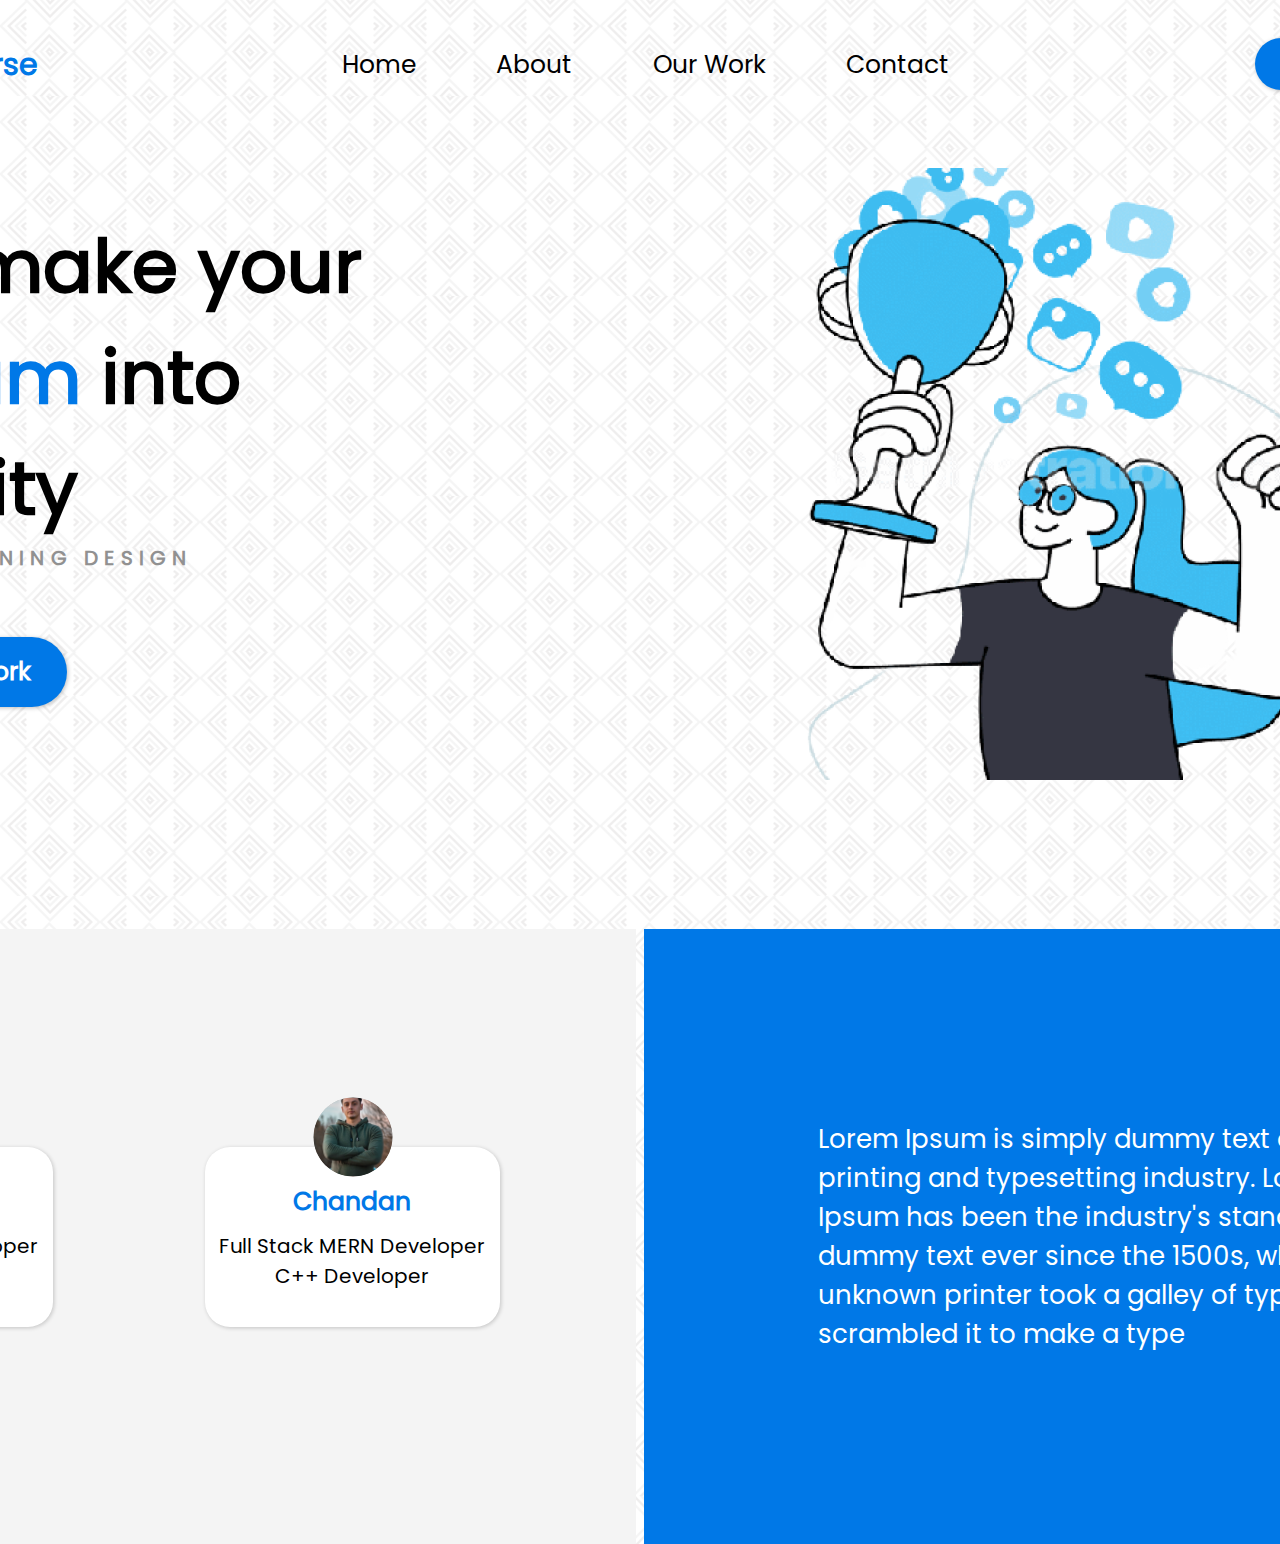
==== index.html @ 477a0bc7 "project completed" ====
<!DOCTYPE html>
<html lang="en">

<head>
    <meta charset="UTF-8">
    <meta http-equiv="X-UA-Compatible" content="IE=edge">
    <meta name="viewport" content="width=device-width, initial-scale=1.0">
    <title>Sameer Web Design</title>
    <link rel="stylesheet" href="./index.css">
</head>

<body>

    <!-- navbar start -->
    <nav class="mainnav">
        <h3 id="logo">DesignCourse</h3>
        <div class="navlink_container">
            <a href="#" class="navlink">Home</a>
            <a href="#" class="navlink">About</a>
            <a href="#" class="navlink">Our Work</a>
            <a href="#" class="navlink">Contact</a>
        </div>

        <a href="./contact.html" class="main_contact main_btn">Contact us</a>
    </nav>
    <!-- navbar end -->

    <!-- main hero start -->
    <section class="main_hero">
        <div class="left">
            <h1>We make your <span>Dream</span> into
                Reality</h1>
            <p>Award winning design</p>
            <a href="./work.html" class="main_btn">
                <span class="icon">
                    <img src="./images/fa-solid_search.png" alt="">
                </span>
                <span class="title">Our Work</span></a>
        </div>
        <div class="right">
            <img src="./images/hero-main-right.png">
        </div>
    </section>
    <!-- main hero end -->

    <!-- bottom profile start -->
    <section class="profile_bottom">
        <div class="profile_left">
            <div class="profile_container">
                <div class="profile">
                    <img src="./images/men1.svg" alt="">
                    <span class="title">Sameer Shaikh</span>
                    <span class="desc">Full Stack MERN Developer
                        Python Developer
                    </span>
                </div>
                <div class="profile">
                    <img src="./images/men1.svg" alt="">
                    <span class="title">Chandan</span>
                    <span class="desc">Full Stack MERN Developer
                        C++ Developer
                    </span>
                </div>
            </div>
        </div>
        <div class="profile_right">
            <p>Lorem Ipsum is simply dummy text of the printing and typesetting industry. Lorem Ipsum has been the
                industry's standard dummy text ever since the 1500s, when an unknown printer took a galley of type and
                scrambled it to make a type </p>
        </div>
    </section>
    <!-- bottom profile end -->

    <style>
       
    </style>

</body>

</html>
---- index.css ----
* {
    margin: 0;
    padding: 0;
    box-sizing: border-box;
}

body {
    background: url("./images/greek-vase.png");
    display: flex;
    align-items: center;
    flex-direction: column;
}

:root {
    --main_blue_color: #0078E7;

    /* container  */
    --main_container_width:1623px;
}

@font-face {
    font-family: Poppins;
    src: url("./fonts/Poppins/Poppins-Regular.ttf");
}  

a {
    text-decoration: none;
}

.mainnav {
    display: flex;
    flex-direction: row;
    justify-content: space-between;
    align-items: center;

    width: var(--main_container_width);
    height: 52px;
    margin-top: 38px;
}

.mainnav #logo {
    height: 45px;

    font-family: Poppins;
    font-style: normal;
    font-weight: bold;
    font-size: 30px;
    line-height: 45px;
    color: var(--main_blue_color);

    cursor: pointer;
}

.mainnav .navlink_container {
    display: flex;
    flex-direction: row;
    justify-content: space-between;
    align-items: center;
    padding: 15px 40px 13px;

    width: 687px;
    height: 51px;

}


.mainnav .navlink_container .navlink {
    height: 38px;

    font-family: Poppins;
    font-style: normal;
    font-weight: normal;
    font-size: 25px;
    line-height: 37px;
    color: #000000;
}


.mainnav .main_contact,
.main_btn{
    display: flex;
    flex-direction: row;
    justify-content: center;
    align-items: center;
    padding: 5px 19px;

    width: 197px;
    height: 52px;
    left: 1426px;

    background: #0078E7;
    color: white;
    box-shadow: 1px 1px 4px rgba(0, 0, 0, 0.25);
    border-radius: 50px;
}

.mainnav .main_contact,.main_btn{
    font-family: Poppins;
    font-style: normal;
    font-weight: bold;
    font-size: 25px;
    line-height: 37px;

    color: #FFFFFF;
}



/* main hero section */
.main_hero {
    display: flex;
    flex-direction: row;
    justify-content: space-between;
    align-items: center;
    width: var(--main_container_width);
    height: 612px;
    margin-top: 80px;
}

.main_hero .left {
    display: flex;
    flex-direction: column;
    align-items: flex-start;

    width: 571px;
    height: 530px;
}

.main_hero .left h1 {
    width: 571px;
    height: 300px;

    font-family: Poppins;
    font-style: normal;
    font-weight: bold;
    font-size: 74px;
    line-height: 111px;

    color: #000000;
}

.main_hero .left h1 span {
    color: var(--main_blue_color);
}

.main_hero .left p {
    width: 384px;
    height: 30px;

    font-family: Poppins;
    font-style: normal;
    font-weight: bold;
    font-size: 20px;
    line-height: 30px;
    /* identical to box height */

    letter-spacing: 0.29em;
    text-transform: uppercase;
    margin: 32px 0px;
    color: #919191;
}

.main_hero .left .main_btn {

    /* Auto layout */

    display: flex;
    flex-direction: row;
    justify-content: center;
    align-items: center;
    padding: 5px 19px;
    width: 238px;
    height: 70px;

    background: #0078E7;
    box-shadow: 1px 1px 4px rgba(0, 0, 0, 0.25);
    border-radius: 50px;

    margin: 32px 0px;
}

.main_hero .left .main_btn .icon {
    width: 25px;
    height: 26px;
    /* Inside auto layout */
    margin: 0px 15px;
}


.main_hero .left .main_btn .title {
    width: 121px;
    height: 38px;

    font-family: Poppins;
    font-style: normal;
    font-weight: bold;
    font-size: 25px;
    line-height: 37px;
    /* identical to box height */


    color: #FFFFFF;

    margin: 0px 15px;
}

.main_hero .right img{
    width: 727px;
    height: 612px;
}




/* profile bottom  */

section.profile_bottom {
    display: flex;
    flex-direction: row;
    justify-content: space-between;
    align-items: center;

    width: 1920px;
    height: 615px;
    margin-top: 147px;
}

section.profile_bottom .profile_left {
    display: flex;
    flex-direction: column;
    justify-content: center;
    align-items: flex-start;
    padding: 211px 105px;

    width: 970px;
    height: 615px;
    background: #F4F4F4;
    margin: 0px 4px;
}

section.profile_bottom .profile_left .profile_container {

    display: flex;
    flex-direction: row;
    justify-content: center;
    align-items: center;

    width: 679px;
    height: 180px;
    margin: 10px 0px;
}

section.profile_bottom .profile_left .profile_container .profile {
    display: flex;
    flex-direction: column;
    justify-content: center;
    align-items: center;
    padding: 22px 8px;

    position: relative;
    width: 295px;
    height: 180px;
    background: #FFFFFF;
    box-shadow: 1px 1px 4px rgba(0, 0, 0, 0.2);
    border-radius: 25px;

    margin: 0px 76px;
}

section.profile_bottom .profile_left .profile_container .profile img {
    position: absolute;
    width: 80px;
    height: 80px;
    left: calc(50% - 80px/2 + 0.5px);
    top: -50px;
    border-radius: 50%;

}

section.profile_bottom .profile_left .profile_container .profile .title {
    width: 195px;
    height: 21px;

    font-family: Poppins;
    font-style: normal;
    font-weight: bold;
    font-size: 25px;
    line-height: 37px;
    text-align: center;

    color: #0078E7;
    margin: 27px 0px;
    margin-top: 0;
}

section.profile_bottom .profile_left .profile_container .profile .desc {
    word-wrap: break-word;
    width: 295px;
    height: 60px;

    font-family: Poppins;
    font-style: normal;
    font-weight: normal;
    font-size: 20px;
    line-height: 30px;
    text-align: center;

    color: #000000;
}

section.profile_bottom .profile_right {
    display: flex;
    flex-direction: row;
    justify-content: center;
    align-items: center;
    padding: 110px 164px;

    width: 952px;
    height: 615px;
    background: #0078E7;

    margin: 0px 4px;
}

section.profile_bottom .profile_right p {
    width: 620px;
    height: 234px;

    font-family: Poppins;
    font-style: normal;
    font-weight: normal;
    font-size: 26px;
    line-height: 39px;

    color: #FFFFFF;
    margin: 0px 10px;
}
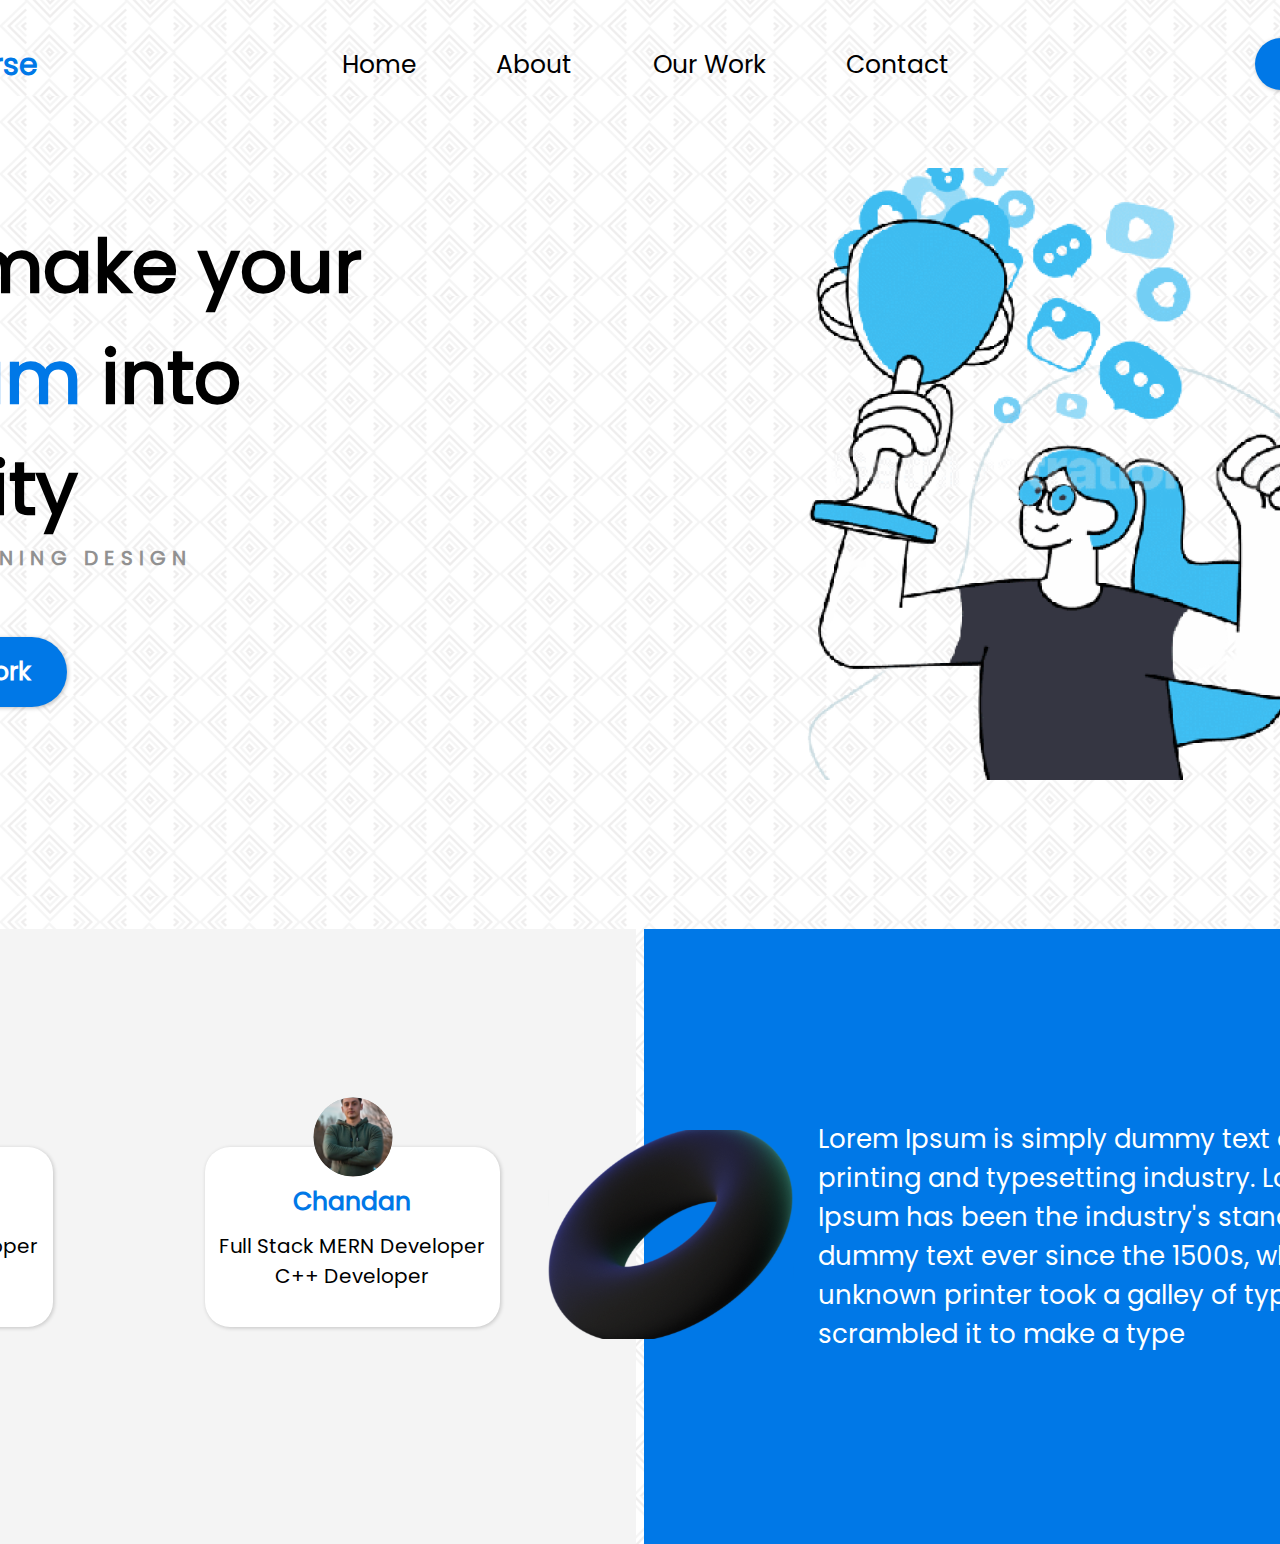
==== commit fbcb0ee7: "ADDED IMG" ====
--- a/index.html
+++ b/index.html
@@ -63,6 +63,9 @@
                 </div>
             </div>
         </div>
+        <div class="img-container">
+            <img src="./images/SuperToroid-1.svg" alt="">
+        </div>
         <div class="profile_right">
             <p>Lorem Ipsum is simply dummy text of the printing and typesetting industry. Lorem Ipsum has been the
                 industry's standard dummy text ever since the 1500s, when an unknown printer took a galley of type and
--- a/index.css
+++ b/index.css
@@ -223,6 +223,7 @@
     width: 1920px;
     height: 615px;
     margin-top: 147px;
+    position: relative;
 }
 
 section.profile_bottom .profile_left {
@@ -307,6 +308,10 @@
 
     color: #000000;
 }
+section.profile_bottom .img-container{
+    position: absolute;
+    left: 45%;
+}
 
 section.profile_bottom .profile_right {
     display: flex;
